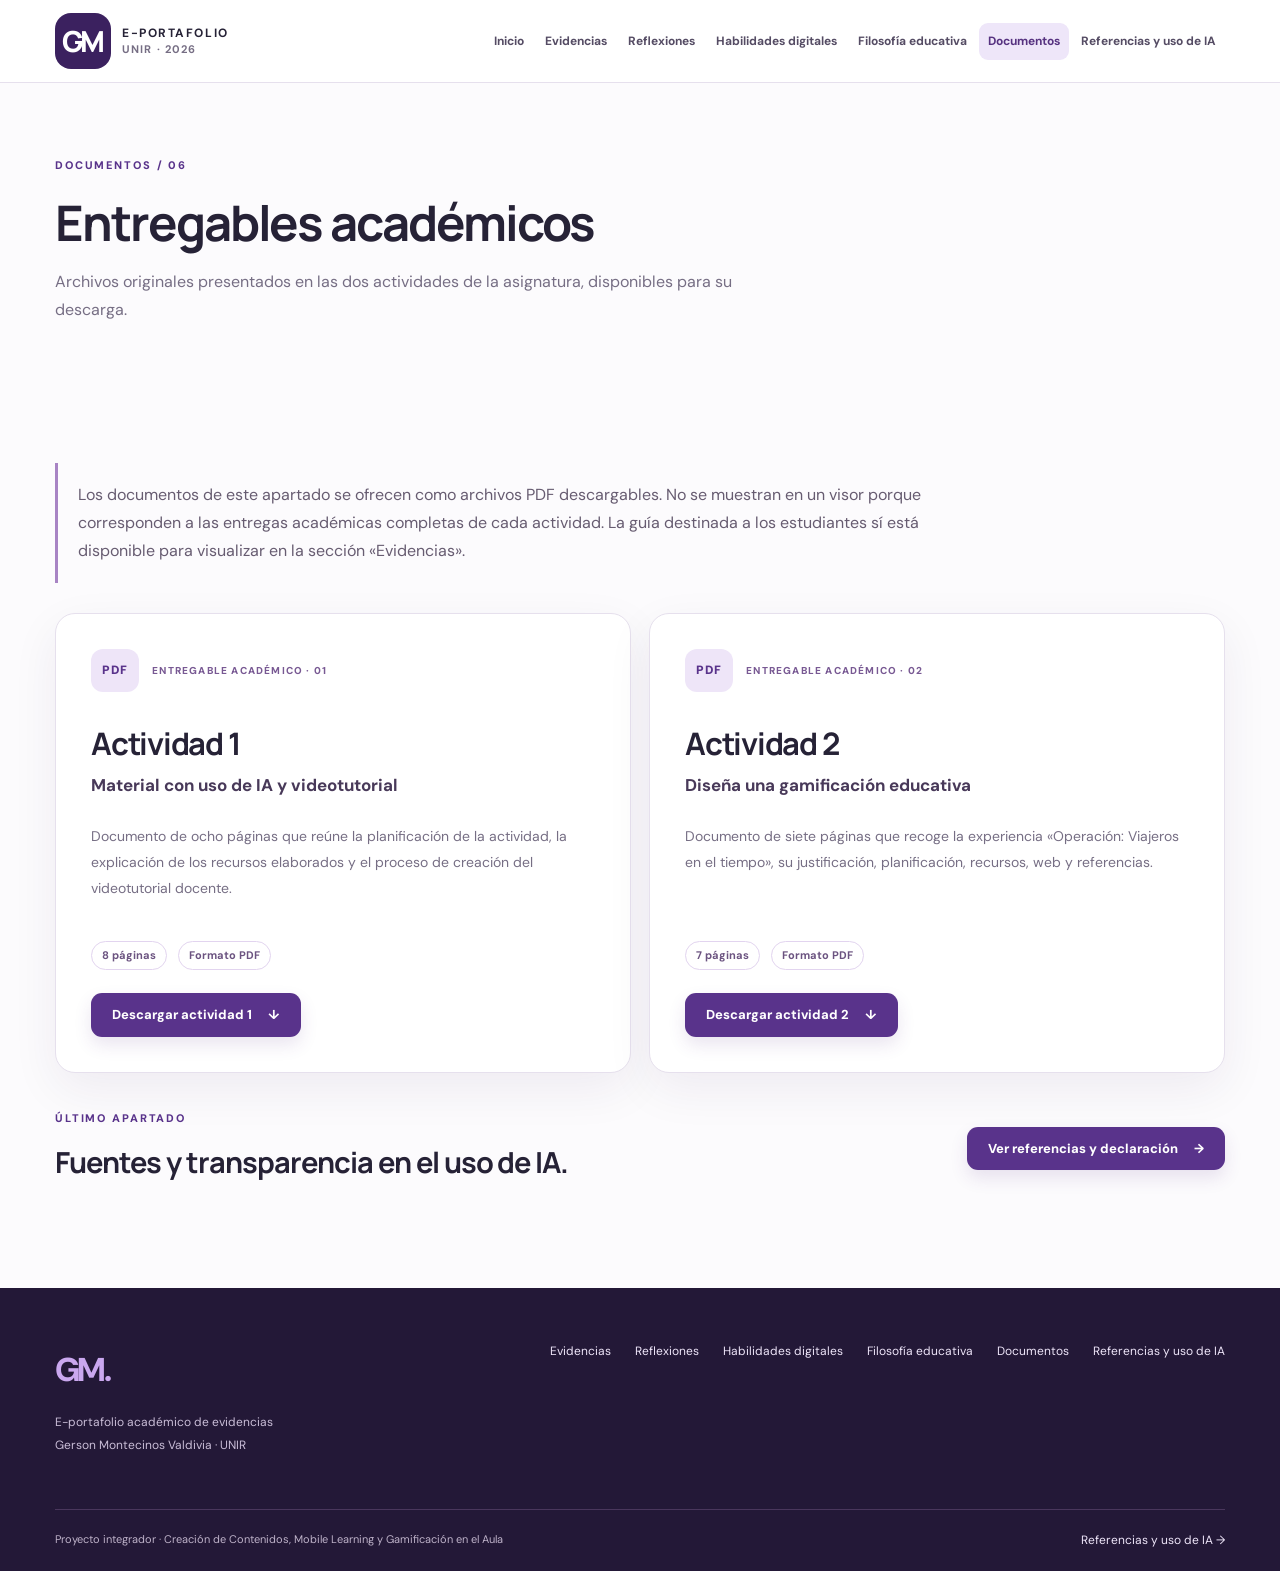
==== documentos.html @ cb745843 "Add files via upload" ====
<!doctype html>
<html lang="es">
<head>
  <meta charset="utf-8"><meta name="viewport" content="width=device-width, initial-scale=1">
  <meta name="color-scheme" content="light">
  <meta name="theme-color" content="#f7f5fb">
  <meta name="description" content="E-portafolio de evidencias de Gerson Montecinos Valdivia, Maestría en Tecnología Educativa y Competencias Digitales, UNIR.">
  <title>Documentos descargables | E-portafolio · Gerson Montecinos Valdivia</title>
  <link rel="stylesheet" href="assets/estilos.css">
  <link rel="icon" href="assets/img/favicon.svg" type="image/svg+xml">
  <script defer src="assets/sitio.js"></script>
</head>
<body>
 <a class="skip-link" href="#contenido">Saltar al contenido</a>
 <header class="site-header">
  <div class="container header-inner">
   <a class="brand" href="index.html" aria-label="E-portafolio, ir a inicio"><span class="brand-mark">GM<span class="brand-dot">.</span></span><span class="brand-label"><strong>E-PORTAFOLIO</strong><small>UNIR · 2026</small></span></a>
   <button type="button" class="nav-toggle" aria-controls="principal" aria-expanded="false" aria-label="Abrir menú de navegación"><span></span><span></span><span></span></button>
   <nav id="principal" class="site-nav" aria-label="Navegación principal"><a class="nav-link " href="index.html" >Inicio</a><a class="nav-link " href="evidencias.html" >Evidencias</a><a class="nav-link " href="reflexiones.html" >Reflexiones</a><a class="nav-link " href="habilidades.html" >Habilidades digitales</a><a class="nav-link " href="filosofia.html" >Filosofía educativa</a><a class="nav-link is-active" href="documentos.html" aria-current="page">Documentos</a><a class="nav-link " href="referencias.html" >Referencias y uso de IA</a></nav>
  </div>
 </header>
 <main id="contenido"><div class="section-heading"><span class="eyebrow">DOCUMENTOS / 06</span><h1>Entregables académicos</h1><p>Archivos originales presentados en las dos actividades de la asignatura, disponibles para su descarga.</p></div><section class="section-pad container"><div class="documents-lead"><p>Los documentos de este apartado se ofrecen como archivos PDF descargables. No se muestran en un visor porque corresponden a las entregas académicas completas de cada actividad. La guía destinada a los estudiantes sí está disponible para visualizar en la sección «Evidencias».</p></div><div class="documents-grid"><article class="document-card"><div class="document-top"><div class="document-icon" aria-hidden="true">PDF</div><span>ENTREGABLE ACADÉMICO · 01</span></div><h2>Actividad 1</h2><h3>Material con uso de IA y videotutorial</h3><p>Documento de ocho páginas que reúne la planificación de la actividad, la explicación de los recursos elaborados y el proceso de creación del videotutorial docente.</p><div class="document-meta"><span>8 páginas</span><span>Formato PDF</span></div><a class="button button-primary" href="assets/docs/entregable-academico-actividad-1.pdf"  download>Descargar actividad 1 <span aria-hidden="true">↓</span></a></article><article class="document-card"><div class="document-top"><div class="document-icon" aria-hidden="true">PDF</div><span>ENTREGABLE ACADÉMICO · 02</span></div><h2>Actividad 2</h2><h3>Diseña una gamificación educativa</h3><p>Documento de siete páginas que recoge la experiencia «Operación: Viajeros en el tiempo», su justificación, planificación, recursos, web y referencias.</p><div class="document-meta"><span>7 páginas</span><span>Formato PDF</span></div><a class="button button-primary" href="assets/docs/entregable-academico-actividad-2.pdf"  download>Descargar actividad 2 <span aria-hidden="true">↓</span></a></article></div><div class="next-section"><div><span class="eyebrow">ÚLTIMO APARTADO</span><h2>Fuentes y transparencia en el uso de IA.</h2></div><a class="button button-primary" href="referencias.html"  >Ver referencias y declaración <span aria-hidden="true">→</span></a></div></section></main>
 <footer class="site-footer">
  <div class="container footer-inner"><div><span class="footer-monogram">GM.</span><p>E-portafolio académico de evidencias<br>Gerson Montecinos Valdivia · UNIR</p></div><div class="footer-nav"><a href="evidencias.html">Evidencias</a><a href="reflexiones.html">Reflexiones</a><a href="habilidades.html">Habilidades digitales</a><a href="filosofia.html">Filosofía educativa</a><a href="documentos.html">Documentos</a><a href="referencias.html">Referencias y uso de IA</a></div></div>
  <div class="container footer-bottom"><span>Proyecto integrador · Creación de Contenidos, Mobile Learning y Gamificación en el Aula</span><a href="referencias.html">Referencias y uso de IA <span aria-hidden="true">→</span></a></div>
 </footer>
</body>
</html>
---- assets/estilos.css ----
@import url('https://fonts.googleapis.com/css2?family=DM+Sans:wght@400;500;600;700;800&family=Manrope:wght@400;500;600;700;800&display=swap');
:root{--ink:#262236;--ink2:#493f5d;--muted:#766e84;--purple:#59338b;--purple-dark:#3b215f;--purple-soft:#f0e9f9;--lav:#f9f7fc;--border:#e6e0ed;--white:#fff;--bg:#fcfbfd;--radius:20px;--shadow:0 16px 48px rgba(41,21,77,.065)}*{box-sizing:border-box}html{scroll-behavior:smooth}body{margin:0;background:var(--bg);font-family:'DM Sans',Arial,sans-serif;color:var(--ink);font-size:16px;line-height:1.75}body,button,a{ -webkit-tap-highlight-color:transparent}a{color:var(--purple);text-underline-offset:3px}a:focus-visible,button:focus-visible,video:focus-visible,iframe:focus-visible{outline:3px solid #9c6bde;outline-offset:4px}.container{width:min(1170px,calc(100% - 64px));margin:auto}.skip-link{position:absolute;top:-100px;left:15px;padding:10px 20px;background:#fff;color:#35165b;z-index:20}.skip-link:focus{top:10px}.site-header{position:sticky;top:0;z-index:10;background:rgba(255,255,255,.96);box-shadow:0 1px 0 var(--border);backdrop-filter:blur(14px)}.header-inner{display:flex;align-items:center;justify-content:space-between;gap:24px;min-height:82px}.brand{display:flex;align-items:center;gap:11px;text-decoration:none;color:var(--ink);flex-shrink:0}.brand-mark{font-family:Manrope,Arial,sans-serif;background:var(--purple-dark);width:56px;height:56px;display:grid;place-items:center;color:white;letter-spacing:-.11em;font-weight:900;font-size:29px;line-height:1;border-radius:16px;padding-right:2px;overflow:hidden}.brand-dot{display:none}.brand-label{display:flex;flex-direction:column;gap:0;line-height:1.35}.brand-label strong{font-size:12px;letter-spacing:.13em}.brand-label small{font-size:11px;font-weight:700;color:var(--muted);letter-spacing:.10em}.site-nav{display:flex;align-items:center;gap:3px;flex-wrap:wrap;justify-content:flex-end}.nav-link{display:inline-block;border-radius:9px;padding:8px 9px;font-size:12px;font-weight:700;color:#554c64;text-decoration:none;white-space:nowrap;transition:background .2s,color .2s}.nav-link:hover,.nav-link.is-active{background:#eee6f9;color:#563280}.nav-toggle{display:none}.eyebrow{font-size:11px;line-height:1.5;font-weight:800;color:var(--purple);letter-spacing:.17em;text-transform:uppercase}.eyebrow-dash{display:inline-block;vertical-align:middle;width:21px;height:2px;background:var(--purple);margin-right:8px}.hero{background:radial-gradient(circle at 15% 26%,#eee7f8 0,transparent 40%),linear-gradient(130deg,#fbf9fd 5%,#f5eff9 100%);border-bottom:1px solid var(--border)}.hero-grid{min-height:628px;display:grid;grid-template-columns:1.02fr .98fr;gap:70px;align-items:center;padding-block:70px}.hero-copy h1{font-family:Manrope,Arial,sans-serif;font-size:clamp(40px,5vw,71px);line-height:1.16;font-weight:800;letter-spacing:-.052em;margin:23px 0 25px}.hero-copy h1 em{font-style:normal;color:#7c4cac}.hero-lead{max-width:520px;color:#655a74;line-height:1.8;font-size:18px}.hero-actions{display:flex;gap:12px;flex-wrap:wrap;margin-top:35px}.button{display:inline-flex;gap:16px;align-items:center;justify-content:center;text-decoration:none;font-size:13px;font-weight:800;border-radius:11px;padding:14px 21px;line-height:1.2;transition:transform .2s,box-shadow .2s}.button:hover{transform:translateY(-2px)}.button-primary{background:var(--purple);color:#fff;box-shadow:0 8px 17px #59338b20}.button-primary:hover{box-shadow:0 10px 24px #59338b35}.button-outline{background:var(--white);border:1px solid #cabdd9;color:var(--purple-dark)}.hero-micro{margin-top:45px;display:flex;flex-direction:column;gap:4px;color:#746881;font-size:12px}.hero-aside{background:#fff;border:1px solid #e8dff0;border-radius:24px;padding:35px 36px 28px;box-shadow:var(--shadow);position:relative}.hero-aside:before{content:"";position:absolute;top:0;left:34px;width:75px;height:4px;background:#8c58bd;border-radius:0 0 4px 4px}.hero-logo-wrap{padding:2px 4px 23px;border-bottom:1px solid var(--border);margin-bottom:28px}.hero-logo-wrap img{display:block;width:100%;height:auto;max-height:138px;object-fit:contain}.pill-label{display:inline-block;padding:5px 10px;border-radius:6px;background:#efe7f9;color:var(--purple);font-size:10px;font-weight:800;letter-spacing:.13em}.hero-aside h2{font-family:Manrope,Arial,sans-serif;font-size:30px;line-height:1.3;letter-spacing:-.035em;margin:14px 0 25px}.hero-aside dl{margin:0}.hero-aside dl>div{display:grid;grid-template-columns:110px 1fr;gap:15px;padding:12px 0;border-top:1px solid #eeeaf3;font-size:12px}.hero-aside dt{color:var(--muted);font-weight:700}.hero-aside dd{margin:0;color:var(--ink2);font-weight:600}.section-pad{padding-block:94px}.split-section{display:grid;grid-template-columns:290px 1fr;gap:75px}.side-kicker h2{font-family:Manrope,Arial,sans-serif;font-size:38px;line-height:1.2;letter-spacing:-.045em;margin-top:18px}.period{color:#9466c6}.richtext p{font-size:16px;color:#554c62;line-height:2;margin:0 0 23px}.index-section,.muted-section{background:#f6f2fa;border-block:1px solid var(--border)}.section-heading{width:min(1170px,calc(100% - 64px));margin:0 auto;padding:68px 0 45px}.section-heading h1,.section-heading h2,.chapter-intro h2{font-family:Manrope,Arial,sans-serif;font-size:clamp(32px,4vw,49px);line-height:1.23;letter-spacing:-.042em;margin:15px 0}.section-heading p,.chapter-intro p{font-size:16px;color:var(--muted);max-width:710px;margin:0}.index-section .section-heading{width:100%;padding-top:0}.index-grid{display:grid;grid-template-columns:repeat(2,minmax(0,1fr));gap:14px}.index-tile{display:grid;grid-template-columns:39px 1fr 24px;gap:14px;align-items:start;text-decoration:none;background:#fff;border:1px solid var(--border);border-radius:16px;padding:25px;transition:border .2s,transform .2s}.index-tile:hover{border-color:#9e83bd;transform:translateY(-2px)}.index-number{color:#a282bf;font-size:12px;font-weight:800;margin-top:4px}.index-tile h3{margin:0;font-size:17px;color:var(--ink)}.index-tile p{margin:6px 0 0;color:var(--muted);font-size:13px;line-height:1.65}.tile-arrow{color:var(--purple);font-size:21px}.story-band{padding:44px 50px;background:#eee8f7;border-radius:22px;display:flex;gap:40px;justify-content:space-between;align-items:center}.story-band h2,.next-section h2{font-family:Manrope,Arial,sans-serif;letter-spacing:-.035em;font-size:29px;line-height:1.3;max-width:650px;margin:13px 0}.story-band p{max-width:730px;margin:0;color:#635570}.story-band-action{flex-shrink:0}.site-footer{background:#231837;color:#ddd0ed;padding-top:53px}.footer-inner{display:flex;justify-content:space-between;gap:45px;padding-bottom:40px}.footer-monogram{font-size:33px;color:#caa7ef;font-weight:800;letter-spacing:-.08em}.footer-inner p{font-size:12px;color:#c9bdd7;line-height:1.9}.footer-nav{display:flex;justify-content:flex-end;align-content:start;gap:12px 24px;flex-wrap:wrap;max-width:750px}.footer-nav a,.footer-bottom a{color:#eee5f9;text-decoration:none;font-size:12px}.footer-nav a:hover,.footer-bottom a:hover{text-decoration:underline}.footer-bottom{display:flex;justify-content:space-between;gap:25px;padding:20px 0;border-top:1px solid #49365c;color:#beb2c9;font-size:11px}.intro-oa{padding-top:5px}.oa-frame{display:grid;grid-template-columns:108px 1fr;gap:24px;background:#f2edf8;border:1px solid #e3d8ee;padding:27px;border-radius:15px}.oa-key{display:grid;place-items:center;align-self:start;border-radius:10px;background:#ded0f0;color:#59338b;letter-spacing:.11em;font-size:18px;font-weight:800;height:72px}.oa-frame p{font-size:16px;font-weight:700;margin:0 0 8px;line-height:1.75}.oa-frame small{color:var(--muted)}.mini-index{display:flex;align-items:center;flex-wrap:wrap;gap:15px 25px;padding:25px 0;color:#6b6178;font-size:12px}.mini-index span{font-weight:800}.mini-index a{text-decoration:none;font-weight:700}.mini-index a:hover{text-decoration:underline}.evidence-block{scroll-margin-top:105px}.evidence-alt{background:#f8f5fb;border-block:1px solid var(--border);scroll-margin-top:105px}.section-label{display:flex;align-items:center;gap:18px}.num-outline{display:inline-flex;align-items:center;justify-content:center;flex-shrink:0;width:58px;height:58px;border:1px solid #c5a8df;color:var(--purple);border-radius:15px;font-family:Manrope,Arial,sans-serif;font-size:24px;font-weight:800}.evidence-title-row{display:flex;align-items:end;justify-content:space-between;gap:25px;margin-top:25px}.evidence-title-row h2{font-family:Manrope,Arial,sans-serif;letter-spacing:-.045em;font-size:clamp(34px,4vw,49px);line-height:1.22;margin:0}.section-subtitle{margin:14px 0 0;color:var(--muted);font-size:16px}.tags{display:flex;gap:7px;flex-wrap:wrap;max-width:340px;justify-content:flex-end}.tag{border-radius:20px;border:1px solid #ddcfeb;color:#684a82;padding:5px 11px;background:#fff;font-size:11px;font-weight:700;white-space:nowrap}.evidence-desc{margin:45px 0 35px;display:grid;grid-template-columns:minmax(0,1.4fr) minmax(260px,.9fr);gap:50px}.evidence-main h3{font-family:Manrope,Arial,sans-serif;font-size:18px;margin:0 0 8px}.evidence-main p{margin:0 0 25px;color:#61576d}.fact-box{border-left:3px solid #a77dc6;padding:10px 0 10px 24px}.fact-title{font-size:11px;font-weight:800;letter-spacing:.15em;color:#885ab2}.fact-box>div{padding:12px 0;border-bottom:1px solid var(--border);display:flex;flex-direction:column;gap:2px;font-size:13px}.fact-box strong{font-size:11px;color:var(--ink)}.fact-box span:not(.fact-title){color:var(--muted)}.media-module{background:#fff;border:1px solid var(--border);padding:34px;border-radius:20px;box-shadow:0 7px 21px #30114c07;margin-top:22px}.media-module-heading{display:flex;justify-content:space-between;align-items:center;gap:18px;margin-bottom:22px}.media-module-heading h3,.educator-module h3{font-family:Manrope,Arial,sans-serif;font-size:24px;margin:8px 0 5px;letter-spacing:-.025em}.media-module-heading p,.educator-module>p{color:var(--muted);font-size:14px;margin:0;max-width:650px}.pdf-frame{height:600px;background:#e8e3ed;border:1px solid var(--border);border-radius:11px;overflow:hidden}.pdf-frame iframe{height:100%;width:100%;border:0;background:#fff}.media-caption{color:#777083;font-size:12px;line-height:1.6;margin:12px 0 0}.video-frame{width:100%;background:#211e2a;aspect-ratio:16/9;overflow:hidden;border-radius:12px}.video-frame video,.video-frame iframe{width:100%;height:100%;display:block;border:0;object-fit:contain}.educator-module{border-left:4px solid #a77bc7}.educator-top{display:flex;justify-content:space-between;gap:20px;align-items:center}.audience-pill{border-radius:16px;background:#eee6f5;color:#69458a;font-size:11px;font-weight:800;padding:5px 11px}.educator-module>.video-frame{margin-top:20px}.media-footer{display:flex;gap:22px;align-items:center;flex-wrap:wrap;margin-top:20px}.media-footer small{color:var(--muted);max-width:510px}.screenshot-link{display:block;position:relative;overflow:hidden;border-radius:12px;border:1px solid #e7dfea;background:#14142a}.screenshot-link img{display:block;width:100%;height:auto;transition:transform .25s}.screenshot-link:hover img{transform:scale(1.012)}.screenshot-link>span{position:absolute;bottom:16px;right:16px;background:rgba(255,255,255,.97);color:#45275f;border-radius:10px;padding:9px 14px;font-weight:800;font-size:12px}.note-inline{margin-top:22px;border-radius:14px;padding:22px 27px;background:#ede5f5;border-left:3px solid #8054ad}.note-inline p{margin:4px 0 0;color:#6f6079;font-size:13px}.next-section{display:flex;justify-content:space-between;align-items:center;gap:30px}.reflections-list{padding-top:0}.reflection-panel{border:1px solid var(--border);background:#fff;border-radius:22px;box-shadow:var(--shadow);padding:43px;margin-bottom:22px}.reflection-heading{display:flex;gap:22px;align-items:start;padding-bottom:24px;border-bottom:1px solid var(--border)}.reflection-heading h2{font-family:Manrope,Arial,sans-serif;font-size:28px;line-height:1.35;letter-spacing:-.035em;margin:5px 0}.reflection-heading p{color:var(--muted);margin:0;font-size:13px}.reflection-copy{padding-top:25px;max-width:940px}.reflection-text{color:#4e4559;line-height:2;margin:0 0 18px}.reflection-bottom{display:flex;gap:10px;flex-wrap:wrap;border-top:1px solid var(--border);padding-top:20px;margin-top:15px}.reflection-bottom span{font-size:11px;color:#6d4e86;background:#f2edf8;border-radius:15px;padding:5px 10px;font-weight:700}.small-note{padding:20px 24px;background:#f5eff9;border-radius:12px;border-left:3px solid #a787c8;font-size:13px}.small-note p{margin:4px 0 0;color:var(--muted)}.chapter-intro{margin-bottom:29px}.chapter-intro h2{font-size:35px}.skill-grid{display:grid;grid-template-columns:repeat(2,minmax(0,1fr));gap:18px}.skill-card{display:flex;flex-direction:column;border:1px solid var(--border);border-radius:18px;padding:30px;background:#fff;box-shadow:0 8px 22px rgba(60,30,90,.025)}.skill-card-top{display:flex;align-items:center;justify-content:space-between;gap:12px}.skill-index{color:#9d77be;font-weight:800;font-size:12px}.skill-category{font-size:11px;color:#765e8a;background:#f5f0fa;border-radius:15px;padding:5px 9px;text-align:right}.skill-card h3{font-size:21px;font-family:Manrope,Arial,sans-serif;margin:15px 0 8px;letter-spacing:-.025em}.skill-card>p{color:#685f73;font-size:14px;line-height:1.9;margin:0 0 20px}.skill-footer{display:flex;flex-direction:column;gap:3px;border-top:1px solid var(--border);padding-top:17px;margin-top:auto}.skill-footer span{font-size:11px;color:#8c7b9b}.skill-footer strong{font-size:12px;color:var(--purple-dark)}.footnote{color:var(--muted);font-size:13px;margin:22px 0 0}.philosophy-layout{display:grid;grid-template-columns:350px 1fr;gap:80px}.philosophy-side{align-self:start;position:sticky;top:120px}.side-line{width:62px;height:4px;background:#9e70c5;margin-bottom:24px}.philosophy-side h2{font-family:Manrope,Arial,sans-serif;font-size:34px;letter-spacing:-.045em;line-height:1.4}.philosophy-side p{color:var(--muted);font-size:14px}.signature{display:block;border-top:1px solid var(--border);padding-top:18px;margin-top:35px;color:var(--purple);font-size:12px;font-weight:800}.philosophy-paragraph{color:#4f485a;font-size:16px;line-height:2.12;margin:0 0 27px}.source-mini{color:var(--muted);border-top:1px solid var(--border);margin-top:35px;padding-top:15px;font-size:12px}.documents-lead{border-left:3px solid #a884c4;padding:2px 0 2px 20px;color:#675c71;max-width:920px}.documents-grid{display:grid;grid-template-columns:repeat(2,minmax(0,1fr));gap:18px;margin:30px 0 30px}.document-card{background:white;border:1px solid var(--border);border-radius:20px;padding:35px;display:flex;flex-direction:column;box-shadow:var(--shadow)}.document-top{display:flex;align-items:center;gap:13px}.document-icon{background:#eee5f8;color:var(--purple);padding:11px;border-radius:12px;font-size:12px;font-weight:900;letter-spacing:.09em}.document-top span{font-size:10px;letter-spacing:.12em;font-weight:800;color:#785993}.document-card h2{font-family:Manrope,Arial,sans-serif;font-size:31px;letter-spacing:-.04em;margin:24px 0 0}.document-card h3{font-size:17px;margin:0 0 10px;color:#483959}.document-card p{color:var(--muted);font-size:14px;line-height:1.85}.document-meta{display:flex;gap:11px;margin:auto 0 23px;padding-top:25px}.document-meta span{font-size:11px;font-weight:700;color:#6b5380;border:1px solid #e2d4ef;border-radius:15px;padding:4px 10px}.document-card>.button{align-self:start}.references-columns{display:grid;grid-template-columns:275px 1fr;gap:64px}.references-intro h2{font-family:Manrope,Arial,sans-serif;font-size:33px;line-height:1.3;letter-spacing:-.035em}.references-intro p{color:var(--muted);font-size:13px}.references-list{list-style:none;padding:0;margin:0}.reference-item{padding:17px 0;border-bottom:1px solid var(--border);color:#50475b;line-height:1.9;overflow-wrap:anywhere;font-size:14px;padding-left:2em;text-indent:-2em}.reference-item:first-child{padding-top:0}.reference-item a{display:inline;color:var(--purple)}.ia-layout{display:grid;grid-template-columns:1fr 360px;gap:75px}.ia-layout h2{font-family:Manrope,Arial,sans-serif;font-size:33px;letter-spacing:-.04em;margin:15px 0}.ia-layout p{color:#62596c;font-size:15px;line-height:1.9}.sources-box{background:white;border:1px solid var(--border);border-radius:18px;padding:28px;align-self:start}.sources-box h3{margin:0 0 18px;font-size:18px}.sources-box a{display:flex;justify-content:space-between;gap:15px;color:var(--purple);font-size:13px;font-weight:700;text-decoration:none;border-bottom:1px solid var(--border);padding-bottom:15px}.sources-box a:hover{text-decoration:underline}.pending-link{display:flex;flex-direction:column;gap:4px;padding:15px 0;border-bottom:1px solid var(--border)}.pending-link strong{font-size:13px}.pending-link span{font-size:12px;color:#925a68}.sources-box .sources-note{font-size:12px;line-height:1.65;color:var(--muted);margin-bottom:0}.last-note{display:flex;justify-content:space-between;gap:20px;align-items:center;padding-block:28px 60px;color:var(--muted);font-size:12px}.last-note a{text-decoration:none;font-weight:800;white-space:nowrap}
@media(max-width:1110px){.header-inner{flex-wrap:wrap;padding-block:10px}.site-nav{width:100%;justify-content:center;order:3}.hero-grid{gap:35px}.evidence-title-row{align-items:start;flex-direction:column}.tags{justify-content:flex-start;max-width:none}.ia-layout{gap:30px}}
@media(max-width:760px){.container,.section-heading{width:min(100% - 36px,1170px)}.section-pad{padding-block:60px}.header-inner{min-height:68px;flex-wrap:nowrap}.nav-toggle{display:flex;flex-direction:column;justify-content:center;gap:5px;border:1px solid #e0d3ed;border-radius:9px;width:42px;height:42px;background:#fff;padding:10px}.nav-toggle span{height:2px;width:100%;background:var(--purple);border-radius:2px}.site-nav{display:none;position:absolute;top:100%;left:0;right:0;background:white;flex-direction:column;align-items:stretch;padding:15px 20px 22px;border-bottom:1px solid var(--border);box-shadow:0 15px 20px #1c143314}.site-nav.is-open{display:flex}.nav-link{padding:12px;font-size:14px}.hero-grid{grid-template-columns:1fr;gap:22px;min-height:0;padding-block:54px}.hero-copy h1{font-size:49px}.hero-lead{font-size:16px}.hero-micro{margin-top:25px}.hero-aside{padding:25px}.hero-aside h2{font-size:24px}.split-section,.evidence-desc,.philosophy-layout,.references-columns,.ia-layout{grid-template-columns:1fr;gap:25px}.side-kicker h2{font-size:31px}.index-grid,.skill-grid,.documents-grid{grid-template-columns:1fr}.story-band,.next-section,.footer-inner{flex-direction:column;align-items:flex-start}.story-band{padding:28px}.footer-nav{justify-content:flex-start}.footer-bottom{flex-direction:column;gap:8px}.section-heading{padding:45px 0 25px}.section-heading h1{font-size:38px}.oa-frame{grid-template-columns:1fr;gap:15px}.oa-key{width:100px;height:55px}.media-module{padding:20px}.media-module-heading{flex-direction:column;align-items:flex-start}.pdf-frame{height:520px}.evidence-title-row h2{font-size:36px}.fact-box{margin-top:0}.screenshot-link>span{font-size:10px;padding:6px 9px;bottom:8px;right:8px}.reflection-panel{padding:22px}.reflection-heading{gap:13px}.reflection-heading h2{font-size:23px}.reflection-text,.philosophy-paragraph{font-size:15px;line-height:2}.philosophy-side{position:static}.document-card{padding:25px}.last-note{flex-direction:column;align-items:flex-start}.skill-card{padding:25px}}
@media(max-width:440px){.hero-copy h1{font-size:41px}.button{padding:13px 15px;font-size:12px}.hero-aside dl>div{grid-template-columns:83px 1fr;gap:8px}.pdf-frame{height:430px}.index-tile{grid-template-columns:27px 1fr 17px;padding:17px;gap:9px}.media-module-heading h3{font-size:20px}.educator-module h3{font-size:20px}.section-label .num-outline{width:50px;height:50px}}
@media(prefers-reduced-motion:reduce){html{scroll-behavior:auto}*,*:before,*:after{transition:none!important;animation:none!important}}
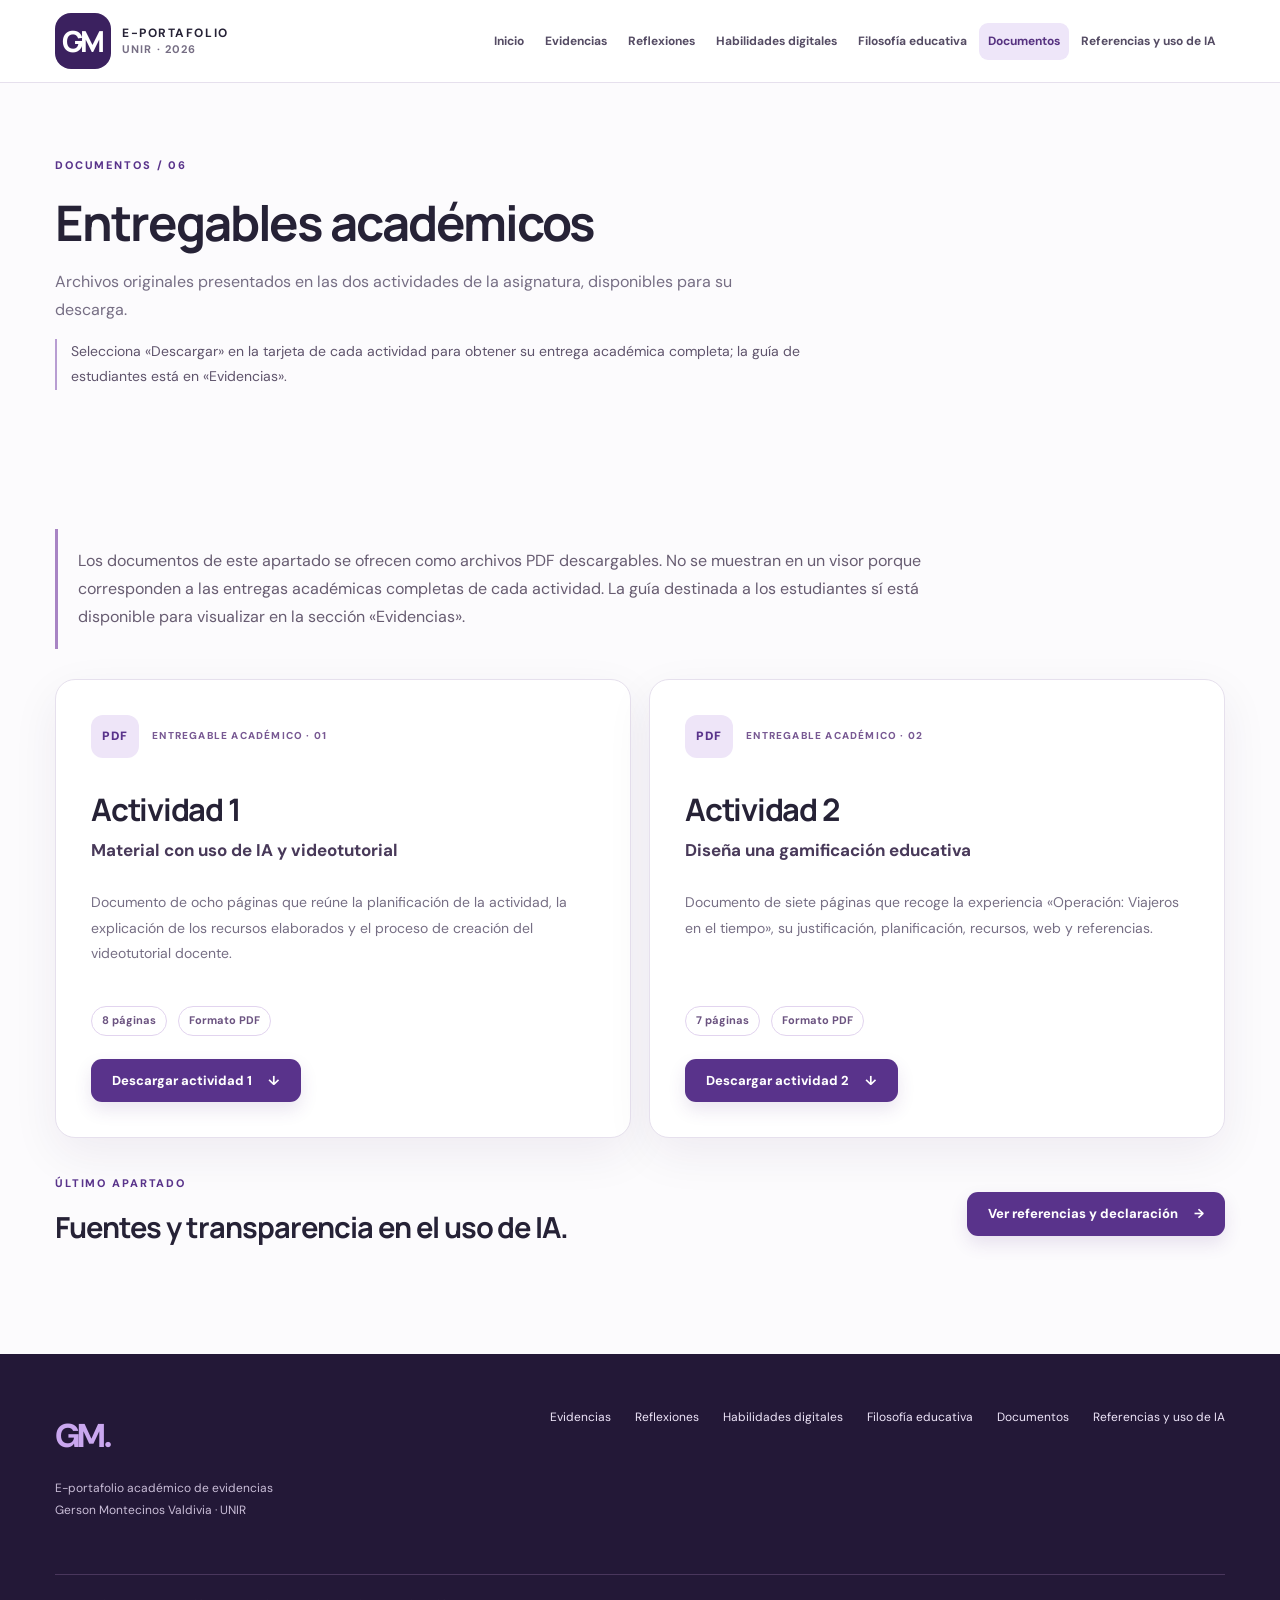
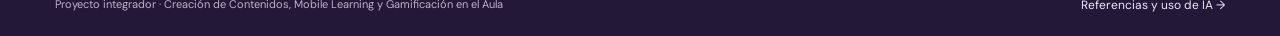
==== commit e5378513: "Add files via upload" ====
--- a/documentos.html
+++ b/documentos.html
@@ -19,7 +19,7 @@
    <nav id="principal" class="site-nav" aria-label="Navegación principal"><a class="nav-link " href="index.html" >Inicio</a><a class="nav-link " href="evidencias.html" >Evidencias</a><a class="nav-link " href="reflexiones.html" >Reflexiones</a><a class="nav-link " href="habilidades.html" >Habilidades digitales</a><a class="nav-link " href="filosofia.html" >Filosofía educativa</a><a class="nav-link is-active" href="documentos.html" aria-current="page">Documentos</a><a class="nav-link " href="referencias.html" >Referencias y uso de IA</a></nav>
   </div>
  </header>
- <main id="contenido"><div class="section-heading"><span class="eyebrow">DOCUMENTOS / 06</span><h1>Entregables académicos</h1><p>Archivos originales presentados en las dos actividades de la asignatura, disponibles para su descarga.</p></div><section class="section-pad container"><div class="documents-lead"><p>Los documentos de este apartado se ofrecen como archivos PDF descargables. No se muestran en un visor porque corresponden a las entregas académicas completas de cada actividad. La guía destinada a los estudiantes sí está disponible para visualizar en la sección «Evidencias».</p></div><div class="documents-grid"><article class="document-card"><div class="document-top"><div class="document-icon" aria-hidden="true">PDF</div><span>ENTREGABLE ACADÉMICO · 01</span></div><h2>Actividad 1</h2><h3>Material con uso de IA y videotutorial</h3><p>Documento de ocho páginas que reúne la planificación de la actividad, la explicación de los recursos elaborados y el proceso de creación del videotutorial docente.</p><div class="document-meta"><span>8 páginas</span><span>Formato PDF</span></div><a class="button button-primary" href="assets/docs/entregable-academico-actividad-1.pdf"  download>Descargar actividad 1 <span aria-hidden="true">↓</span></a></article><article class="document-card"><div class="document-top"><div class="document-icon" aria-hidden="true">PDF</div><span>ENTREGABLE ACADÉMICO · 02</span></div><h2>Actividad 2</h2><h3>Diseña una gamificación educativa</h3><p>Documento de siete páginas que recoge la experiencia «Operación: Viajeros en el tiempo», su justificación, planificación, recursos, web y referencias.</p><div class="document-meta"><span>7 páginas</span><span>Formato PDF</span></div><a class="button button-primary" href="assets/docs/entregable-academico-actividad-2.pdf"  download>Descargar actividad 2 <span aria-hidden="true">↓</span></a></article></div><div class="next-section"><div><span class="eyebrow">ÚLTIMO APARTADO</span><h2>Fuentes y transparencia en el uso de IA.</h2></div><a class="button button-primary" href="referencias.html"  >Ver referencias y declaración <span aria-hidden="true">→</span></a></div></section></main>
+ <main id="contenido"><div class="section-heading"><span class="eyebrow">DOCUMENTOS / 06</span><h1>Entregables académicos</h1><p>Archivos originales presentados en las dos actividades de la asignatura, disponibles para su descarga.</p><p class="page-intro-guide">Selecciona «Descargar» en la tarjeta de cada actividad para obtener su entrega académica completa; la guía de estudiantes está en «Evidencias».</p></div><section class="section-pad container"><div class="documents-lead"><p>Los documentos de este apartado se ofrecen como archivos PDF descargables. No se muestran en un visor porque corresponden a las entregas académicas completas de cada actividad. La guía destinada a los estudiantes sí está disponible para visualizar en la sección «Evidencias».</p></div><div class="documents-grid"><article class="document-card"><div class="document-top"><div class="document-icon" aria-hidden="true">PDF</div><span>ENTREGABLE ACADÉMICO · 01</span></div><h2>Actividad 1</h2><h3>Material con uso de IA y videotutorial</h3><p>Documento de ocho páginas que reúne la planificación de la actividad, la explicación de los recursos elaborados y el proceso de creación del videotutorial docente.</p><div class="document-meta"><span>8 páginas</span><span>Formato PDF</span></div><a class="button button-primary" href="assets/docs/entregable-academico-actividad-1.pdf"  download>Descargar actividad 1 <span aria-hidden="true">↓</span></a></article><article class="document-card"><div class="document-top"><div class="document-icon" aria-hidden="true">PDF</div><span>ENTREGABLE ACADÉMICO · 02</span></div><h2>Actividad 2</h2><h3>Diseña una gamificación educativa</h3><p>Documento de siete páginas que recoge la experiencia «Operación: Viajeros en el tiempo», su justificación, planificación, recursos, web y referencias.</p><div class="document-meta"><span>7 páginas</span><span>Formato PDF</span></div><a class="button button-primary" href="assets/docs/entregable-academico-actividad-2.pdf"  download>Descargar actividad 2 <span aria-hidden="true">↓</span></a></article></div><div class="next-section"><div><span class="eyebrow">ÚLTIMO APARTADO</span><h2>Fuentes y transparencia en el uso de IA.</h2></div><a class="button button-primary" href="referencias.html"  >Ver referencias y declaración <span aria-hidden="true">→</span></a></div></section></main>
  <footer class="site-footer">
   <div class="container footer-inner"><div><span class="footer-monogram">GM.</span><p>E-portafolio académico de evidencias<br>Gerson Montecinos Valdivia · UNIR</p></div><div class="footer-nav"><a href="evidencias.html">Evidencias</a><a href="reflexiones.html">Reflexiones</a><a href="habilidades.html">Habilidades digitales</a><a href="filosofia.html">Filosofía educativa</a><a href="documentos.html">Documentos</a><a href="referencias.html">Referencias y uso de IA</a></div></div>
   <div class="container footer-bottom"><span>Proyecto integrador · Creación de Contenidos, Mobile Learning y Gamificación en el Aula</span><a href="referencias.html">Referencias y uso de IA <span aria-hidden="true">→</span></a></div>
--- a/assets/estilos.css
+++ b/assets/estilos.css
@@ -4,3 +4,6 @@
 @media(max-width:760px){.container,.section-heading{width:min(100% - 36px,1170px)}.section-pad{padding-block:60px}.header-inner{min-height:68px;flex-wrap:nowrap}.nav-toggle{display:flex;flex-direction:column;justify-content:center;gap:5px;border:1px solid #e0d3ed;border-radius:9px;width:42px;height:42px;background:#fff;padding:10px}.nav-toggle span{height:2px;width:100%;background:var(--purple);border-radius:2px}.site-nav{display:none;position:absolute;top:100%;left:0;right:0;background:white;flex-direction:column;align-items:stretch;padding:15px 20px 22px;border-bottom:1px solid var(--border);box-shadow:0 15px 20px #1c143314}.site-nav.is-open{display:flex}.nav-link{padding:12px;font-size:14px}.hero-grid{grid-template-columns:1fr;gap:22px;min-height:0;padding-block:54px}.hero-copy h1{font-size:49px}.hero-lead{font-size:16px}.hero-micro{margin-top:25px}.hero-aside{padding:25px}.hero-aside h2{font-size:24px}.split-section,.evidence-desc,.philosophy-layout,.references-columns,.ia-layout{grid-template-columns:1fr;gap:25px}.side-kicker h2{font-size:31px}.index-grid,.skill-grid,.documents-grid{grid-template-columns:1fr}.story-band,.next-section,.footer-inner{flex-direction:column;align-items:flex-start}.story-band{padding:28px}.footer-nav{justify-content:flex-start}.footer-bottom{flex-direction:column;gap:8px}.section-heading{padding:45px 0 25px}.section-heading h1{font-size:38px}.oa-frame{grid-template-columns:1fr;gap:15px}.oa-key{width:100px;height:55px}.media-module{padding:20px}.media-module-heading{flex-direction:column;align-items:flex-start}.pdf-frame{height:520px}.evidence-title-row h2{font-size:36px}.fact-box{margin-top:0}.screenshot-link>span{font-size:10px;padding:6px 9px;bottom:8px;right:8px}.reflection-panel{padding:22px}.reflection-heading{gap:13px}.reflection-heading h2{font-size:23px}.reflection-text,.philosophy-paragraph{font-size:15px;line-height:2}.philosophy-side{position:static}.document-card{padding:25px}.last-note{flex-direction:column;align-items:flex-start}.skill-card{padding:25px}}
 @media(max-width:440px){.hero-copy h1{font-size:41px}.button{padding:13px 15px;font-size:12px}.hero-aside dl>div{grid-template-columns:83px 1fr;gap:8px}.pdf-frame{height:430px}.index-tile{grid-template-columns:27px 1fr 17px;padding:17px;gap:9px}.media-module-heading h3{font-size:20px}.educator-module h3{font-size:20px}.section-label .num-outline{width:50px;height:50px}}
 @media(prefers-reduced-motion:reduce){html{scroll-behavior:auto}*,*:before,*:after{transition:none!important;animation:none!important}}
+
+/* Textos breves de orientación incorporados en noviembre de 2026 */
+.page-intro-guide{max-width:815px;margin:15px 0 0!important;padding-left:14px;border-left:2px solid #b89dd2;color:#5f546c!important;font-size:14px!important;line-height:1.8!important}.hero-intro-guide{max-width:495px;margin-top:19px!important;font-size:13px!important;color:#665977!important}.section-heading .page-intro-guide{max-width:815px}
